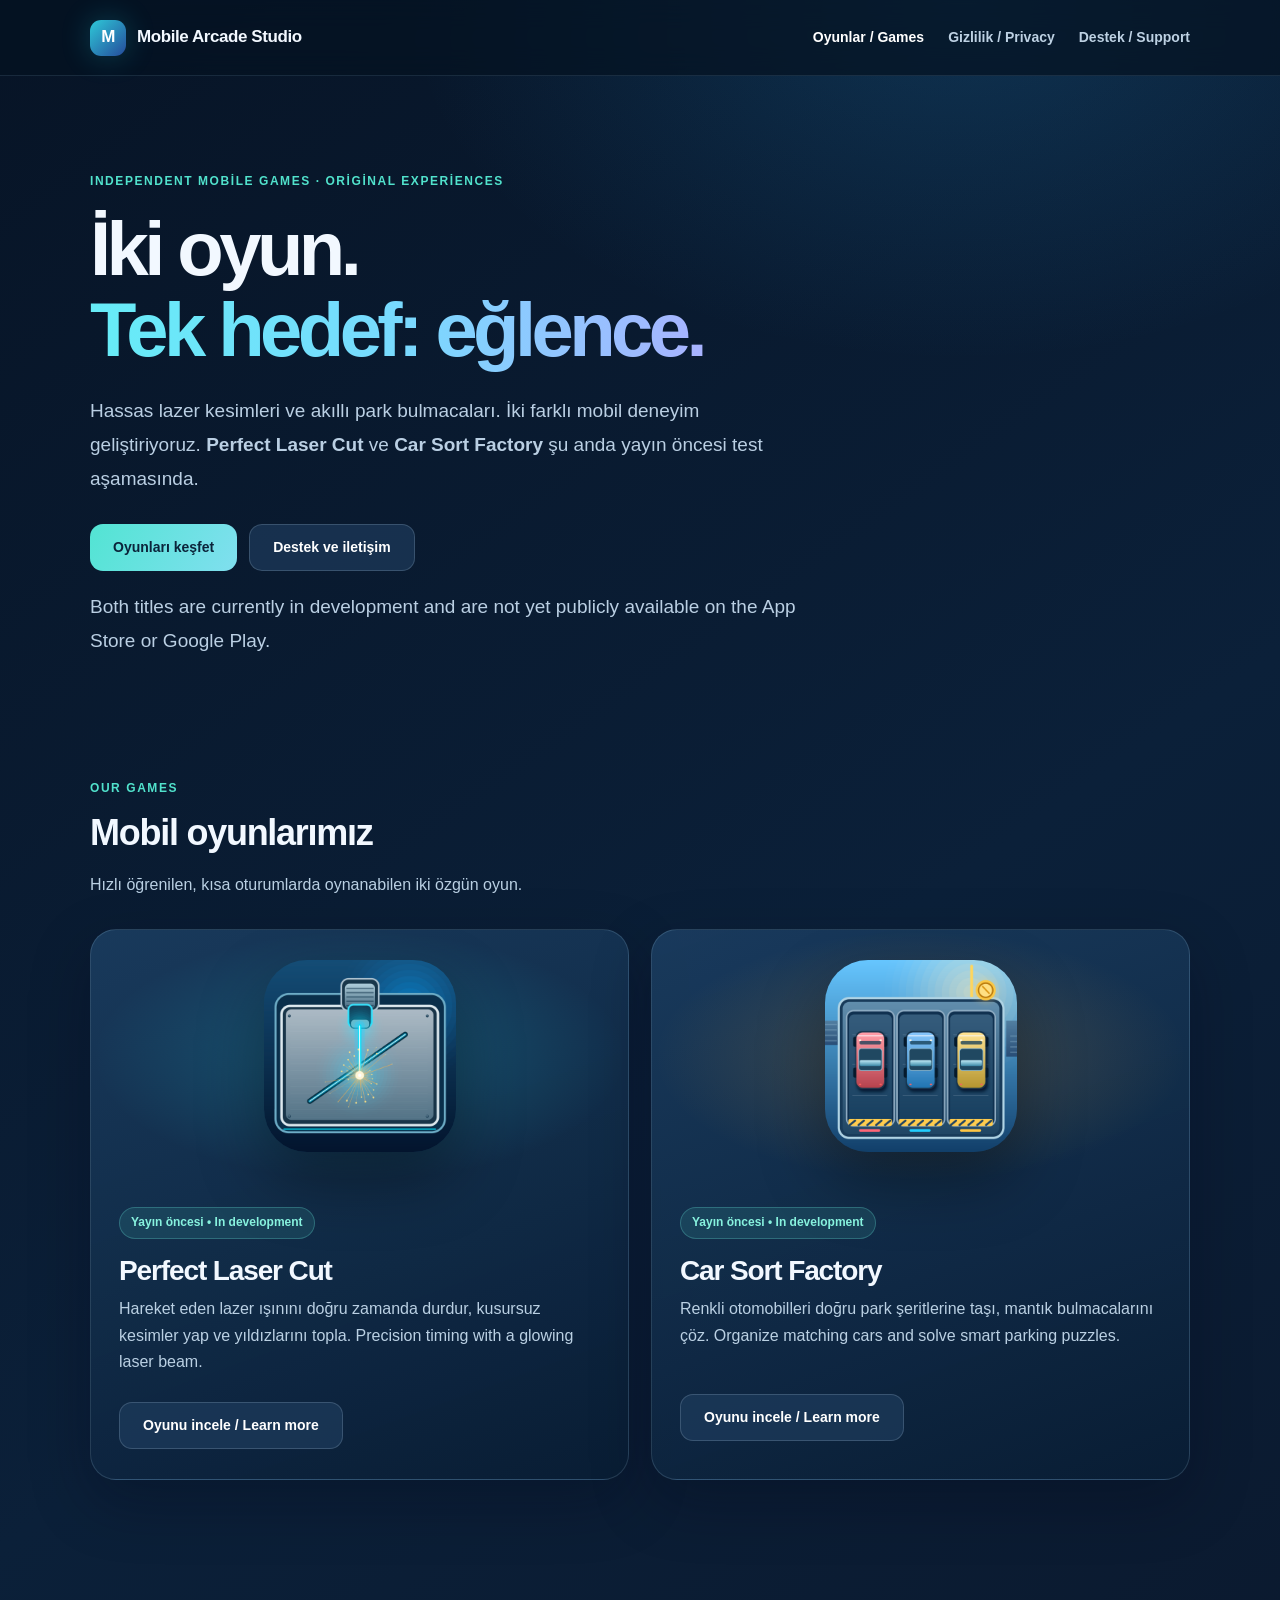
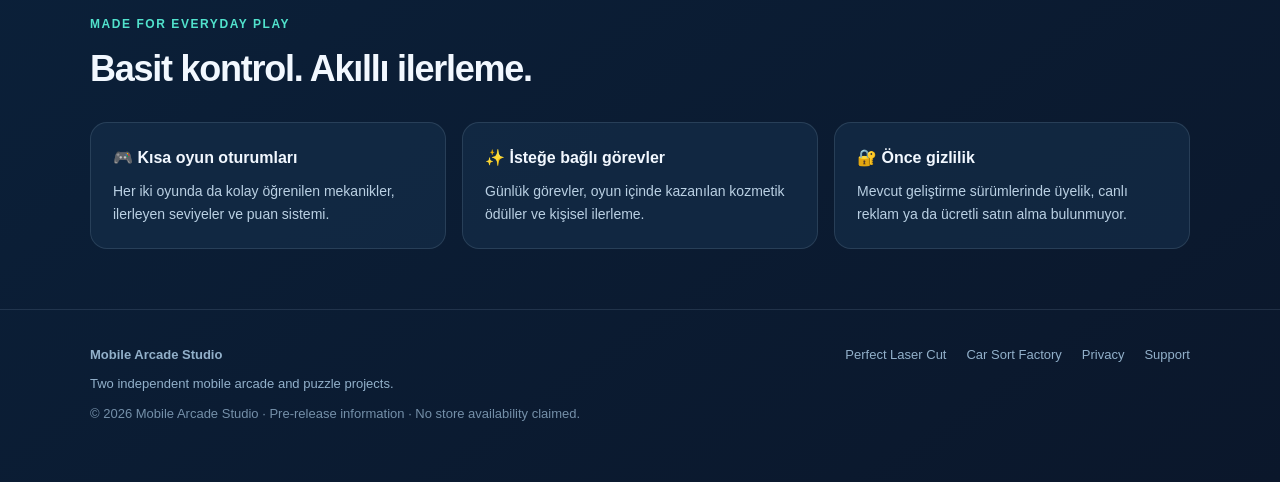
==== index.html @ e7908920 "Publish bilingual arcade project showcase privacy and support site" ====
<!doctype html><html lang="tr"><head><meta charset="utf-8"><meta name="viewport" content="width=device-width,initial-scale=1"><meta name="theme-color" content="#071426"><meta name="color-scheme" content="dark"><meta name="description" content="Perfect Laser Cut ve Car Sort Factory: ücretsiz oynanış, bulmaca ve hassasiyet odaklı mobil oyunlar. App Store hazırlıkları."><link rel="icon" type="image/png" href="/assets/car-sort-factory.png"><link rel="stylesheet" href="/assets/site.css"><title>İki bağımsız mobil oyun • Two original games | Mobile Arcade Studio</title></head><body><header class="site-header"><div class="container nav"><a class="brand" href="/" aria-label="Mobile Arcade Studio ana sayfa"><span class="brand-icon" aria-hidden="true">M</span><span>Mobile Arcade Studio</span></a><nav class="links" aria-label="Ana menü"><a href="/#games" aria-current="page">Oyunlar / Games</a><a href="/privacy/">Gizlilik / Privacy</a><a href="/support/">Destek / Support</a></nav></div></header><main id="main"><section class="container hero"><span class="eyebrow">Independent mobile games · Original experiences</span><h1>İki oyun.<br><em>Tek hedef: eğlence.</em></h1><p>Hassas lazer kesimleri ve akıllı park bulmacaları. İki farklı mobil deneyim geliştiriyoruz. <strong>Perfect Laser Cut</strong> ve <strong>Car Sort Factory</strong> şu anda yayın öncesi test aşamasında.</p><div class="actions"><a class="button primary" href="#games">Oyunları keşfet</a><a class="button secondary" href="/support/">Destek ve iletişim</a></div><p class="subtle">Both titles are currently in development and are not yet publicly available on the App Store or Google Play.</p></section>
<section class="container section" id="games"><span class="eyebrow">Our games</span><h2 class="section-title">Mobil oyunlarımız</h2><p class="section-lead">Hızlı öğrenilen, kısa oturumlarda oynanabilen iki özgün oyun.</p><div class="cards"><article class="game-card laser"><div class="feature-image"><img src="/assets/perfect-laser-cut.png" width="192" height="192" alt="Perfect Laser Cut orijinal oyun ikonu"></div><div class="game-card-content"><span class="pill">Yayın öncesi • In development</span><h3>Perfect Laser Cut</h3><p>Hareket eden lazer ışınını doğru zamanda durdur, kusursuz kesimler yap ve yıldızlarını topla. Precision timing with a glowing laser beam.</p><a class="button secondary" href="/perfect-laser-cut/">Oyunu incele / Learn more</a></div></article><article class="game-card car"><div class="feature-image"><img src="/assets/car-sort-factory.png" width="192" height="192" alt="Car Sort Factory orijinal oyun ikonu"></div><div class="game-card-content"><span class="pill">Yayın öncesi • In development</span><h3>Car Sort Factory</h3><p>Renkli otomobilleri doğru park şeritlerine taşı, mantık bulmacalarını çöz. Organize matching cars and solve smart parking puzzles.</p><a class="button secondary" href="/car-sort-factory/">Oyunu incele / Learn more</a></div></article></div></section>
<section class="container section"><span class="eyebrow">Made for everyday play</span><h2 class="section-title">Basit kontrol. Akıllı ilerleme.</h2><div class="features"><div class="feature"><strong>🎮 Kısa oyun oturumları</strong><p>Her iki oyunda da kolay öğrenilen mekanikler, ilerleyen seviyeler ve puan sistemi.</p></div><div class="feature"><strong>✨ İsteğe bağlı görevler</strong><p>Günlük görevler, oyun içinde kazanılan kozmetik ödüller ve kişisel ilerleme.</p></div><div class="feature"><strong>🔐 Önce gizlilik</strong><p>Mevcut geliştirme sürümlerinde üyelik, canlı reklam ya da ücretli satın alma bulunmuyor.</p></div></div></section></main><footer class="footer"><div class="container footer-inner"><div><strong>Mobile Arcade Studio</strong><p>Two independent mobile arcade and puzzle projects.</p><p class="bottom-note">© 2026 Mobile Arcade Studio · Pre-release information · No store availability claimed.</p></div><nav class="footer-links" aria-label="Footer"><a href="/perfect-laser-cut/">Perfect Laser Cut</a><a href="/car-sort-factory/">Car Sort Factory</a><a href="/privacy/">Privacy</a><a href="/support/">Support</a></nav></div></footer></body></html>
---- assets/site.css ----
:root{color-scheme:dark;--bg:#071426;--bg2:#0d2540;--text:#f2f8ff;--soft:#bad0e3;--muted:#92b0ca;--mint:#51e2cc;--gold:#ffc951;--stroke:#35506b;--card:#112b47;--shadow:0 22px 60px rgba(0,7,24,.29)}
*{box-sizing:border-box}html{scroll-behavior:smooth}body{margin:0;min-height:100vh;font-family:-apple-system,BlinkMacSystemFont,"Segoe UI",Inter,Roboto,Arial,sans-serif;background:radial-gradient(ellipse 60% 24% at 75% 0%,rgba(38,151,220,.20),transparent 72%),linear-gradient(145deg,var(--bg),#0b2039 52%,#0b172b);color:var(--text);line-height:1.65}a{color:inherit;text-decoration:none}a:focus-visible,button:focus-visible{outline:3px solid var(--gold);outline-offset:4px}img{display:block;max-width:100%}.container{width:min(1100px,calc(100% - 40px));margin:0 auto}.sr-only{position:absolute;clip:rect(0,0,0,0);width:1px;height:1px;overflow:hidden}
.site-header{border-bottom:1px solid rgba(164,210,241,.12);background:rgba(5,18,34,.72);backdrop-filter:blur(14px);position:sticky;top:0;z-index:20}.nav{display:flex;align-items:center;justify-content:space-between;gap:20px;min-height:75px}.brand{display:flex;gap:11px;align-items:center;font-weight:820;letter-spacing:-.025em;font-size:17px}.brand-icon{width:36px;height:36px;border-radius:11px;display:grid;place-items:center;background:linear-gradient(135deg,#2ec9d8,#254b9b);box-shadow:0 0 30px rgba(30,205,227,.24);color:white;font-weight:900}.links{display:flex;align-items:center;gap:24px;flex-wrap:wrap;color:#bdd1e3;font-size:14px;font-weight:640}.links a:hover,.footer-links a:hover,.inline-link:hover{color:var(--mint)}.links a[aria-current="page"]{color:white}.eyebrow{color:var(--mint);text-transform:uppercase;letter-spacing:.13em;font-size:12px;font-weight:850}.hero{padding:91px 0 57px;position:relative}.hero h1{font-size:clamp(38px,6vw,76px);letter-spacing:-.06em;line-height:1.06;margin:16px 0 24px;max-width:830px;font-weight:900}.hero h1 em{font-style:normal;background:linear-gradient(90deg,#66ecf7,#78dafe,#a8b3ff);background-clip:text;color:transparent}.hero p{max-width:710px;color:#bacfe3;font-size:clamp(16px,2vw,19px);line-height:1.78}.actions{display:flex;gap:12px;flex-wrap:wrap;margin-top:28px}.button{display:inline-flex;align-items:center;justify-content:center;min-height:47px;padding:10px 23px;border-radius:13px;font-size:14px;font-weight:800;border:1px solid rgba(189,215,236,.2);background:rgba(25,56,85,.75);transition:transform .18s ease,background .18s ease}.button:hover{transform:translateY(-2px);background:#224465}.button.primary{color:#0b243a;background:linear-gradient(120deg,#52e4d3,#80dfef);border:0}.button.primary:hover{background:#85fae8}.button.secondary{color:white;background:rgba(31,61,94,.66)}.subtle{font-size:13px;color:var(--muted)}.pill{display:inline-block;padding:5px 11px;border-radius:999px;background:rgba(80,223,202,.12);color:#87f2de;font-size:12px;font-weight:850;border:1px solid rgba(108,237,221,.25)}
.section{padding:40px 0 60px}.section-title{font-size:clamp(24px,3vw,36px);letter-spacing:-.035em;margin:3px 0 10px}.section-lead{color:var(--soft);margin-top:0;max-width:780px}.cards{display:grid;grid-template-columns:repeat(2,minmax(0,1fr));gap:22px;margin:30px 0}.game-card{border-radius:26px;overflow:hidden;border:1px solid rgba(181,224,248,.16);background:linear-gradient(160deg,rgba(27,61,96,.91),rgba(9,29,52,.96));box-shadow:var(--shadow)}.game-card .feature-image{display:flex;align-items:center;justify-content:center;min-height:240px;padding:30px;background:radial-gradient(ellipse at 55% 48%,rgba(60,175,241,.20),transparent 72%)}.game-card.laser .feature-image{background:radial-gradient(ellipse at 50% 50%,rgba(35,204,226,.25),transparent 70%)}.game-card.car .feature-image{background:radial-gradient(ellipse at 50% 50%,rgba(255,183,65,.20),transparent 70%)}.game-card .feature-image img{width:192px;height:192px;border-radius:43px;box-shadow:0 28px 65px rgba(0,0,0,.36);object-fit:cover}.game-card-content{padding:25px 28px 30px}.game-card h3{font-size:28px;letter-spacing:-.04em;line-height:1.14;margin:16px 0 10px}.game-card p{color:var(--soft);margin:0 0 18px;min-height:72px}.game-card .button{margin-top:8px}.features{display:grid;grid-template-columns:repeat(3,minmax(0,1fr));gap:16px;margin-top:24px}.feature{padding:22px;background:rgba(22,47,75,.65);border:1px solid rgba(190,219,239,.13);border-radius:17px}.feature strong{display:block;font-size:16px}.feature p{font-size:14px;margin:8px 0 0;color:var(--soft)}.lightbar{height:2px;max-width:430px;background:linear-gradient(90deg,transparent,#38d2df,#f4bf55,transparent);margin:25px 0}.footer{border-top:1px solid rgba(174,206,236,.13);padding:34px 0 50px;color:var(--muted);font-size:13px}.footer-inner{display:flex;justify-content:space-between;gap:25px;flex-wrap:wrap}.footer-links{display:flex;gap:20px;flex-wrap:wrap}.footer p{margin:8px 0}.bottom-note{margin-top:20px;opacity:.78}
.content-hero{padding:65px 0 23px}.content-hero h1{font-size:clamp(30px,5vw,53px);line-height:1.12;letter-spacing:-.046em;margin:12px 0}.content-hero p{color:var(--soft);max-width:810px;font-size:17px}.prose{padding-bottom:65px;max-width:870px}.prose article{padding:30px 34px;border-radius:21px;background:rgba(17,40,65,.83);border:1px solid rgba(179,220,239,.14)}.prose h2{font-size:22px;letter-spacing:-.026em;margin:28px 0 9px}.prose h2:first-child{margin-top:0}.prose h3{font-size:18px;margin:20px 0 6px}.prose p,.prose li{color:var(--soft)}.prose ul{padding-left:22px}.prose a{text-decoration:underline;text-decoration-color:var(--mint);text-underline-offset:4px}.prose a:hover{color:var(--mint)}.language-block{border-top:1px solid var(--stroke);margin-top:32px;padding-top:25px}.language-block:first-child{border-top:0;margin:0;padding:0}.support-grid{display:grid;grid-template-columns:1fr 1fr;gap:18px}.support-grid .panel{padding:24px;border-radius:18px;background:#122f4c;border:1px solid rgba(166,221,242,.16)}.support-grid .panel h3{margin:0 0 8px}.fine-print{font-size:13px;opacity:.84}
.game-hero{display:grid;grid-template-columns:1fr 240px;gap:50px;align-items:center}.game-hero img{width:230px;height:230px;border-radius:50px;box-shadow:0 25px 65px rgba(0,0,0,.5)}.game-hero p{max-width:640px}.list-features{display:grid;grid-template-columns:repeat(2,minmax(0,1fr));gap:16px;margin:30px 0}.list-features div{border:1px solid rgba(178,220,240,.14);border-radius:17px;padding:19px 21px;background:#112b47}.list-features strong{display:block}.list-features span{color:var(--soft);font-size:14px}.notice{padding:18px 23px;border-radius:16px;background:rgba(255,201,81,.08);border:1px solid rgba(255,201,81,.25);color:#f0dfb8;font-size:14px;margin:25px 0}
@media(max-width:780px){.links{gap:12px;font-size:12px}.nav{padding:10px 0}.cards{grid-template-columns:1fr}.features{grid-template-columns:1fr}.game-card .feature-image{min-height:210px}.game-card p{min-height:0}.hero{padding-top:63px}.game-hero{grid-template-columns:1fr;gap:14px}.game-hero img{width:175px;height:175px;border-radius:35px}.support-grid,.list-features{grid-template-columns:1fr}}@media(max-width:470px){.container{width:min(100% - 26px,1100px)}.nav{display:block;padding:12px 0}.brand{margin-bottom:10px}.links{gap:14px}.hero{padding-top:50px}.hero h1{font-size:40px}.prose article{padding:22px 18px}.content-hero{padding-top:44px}.game-card-content{padding:23px}}@media(prefers-reduced-motion:reduce){*,*:before,*:after{transition:none!important;scroll-behavior:auto!important}}
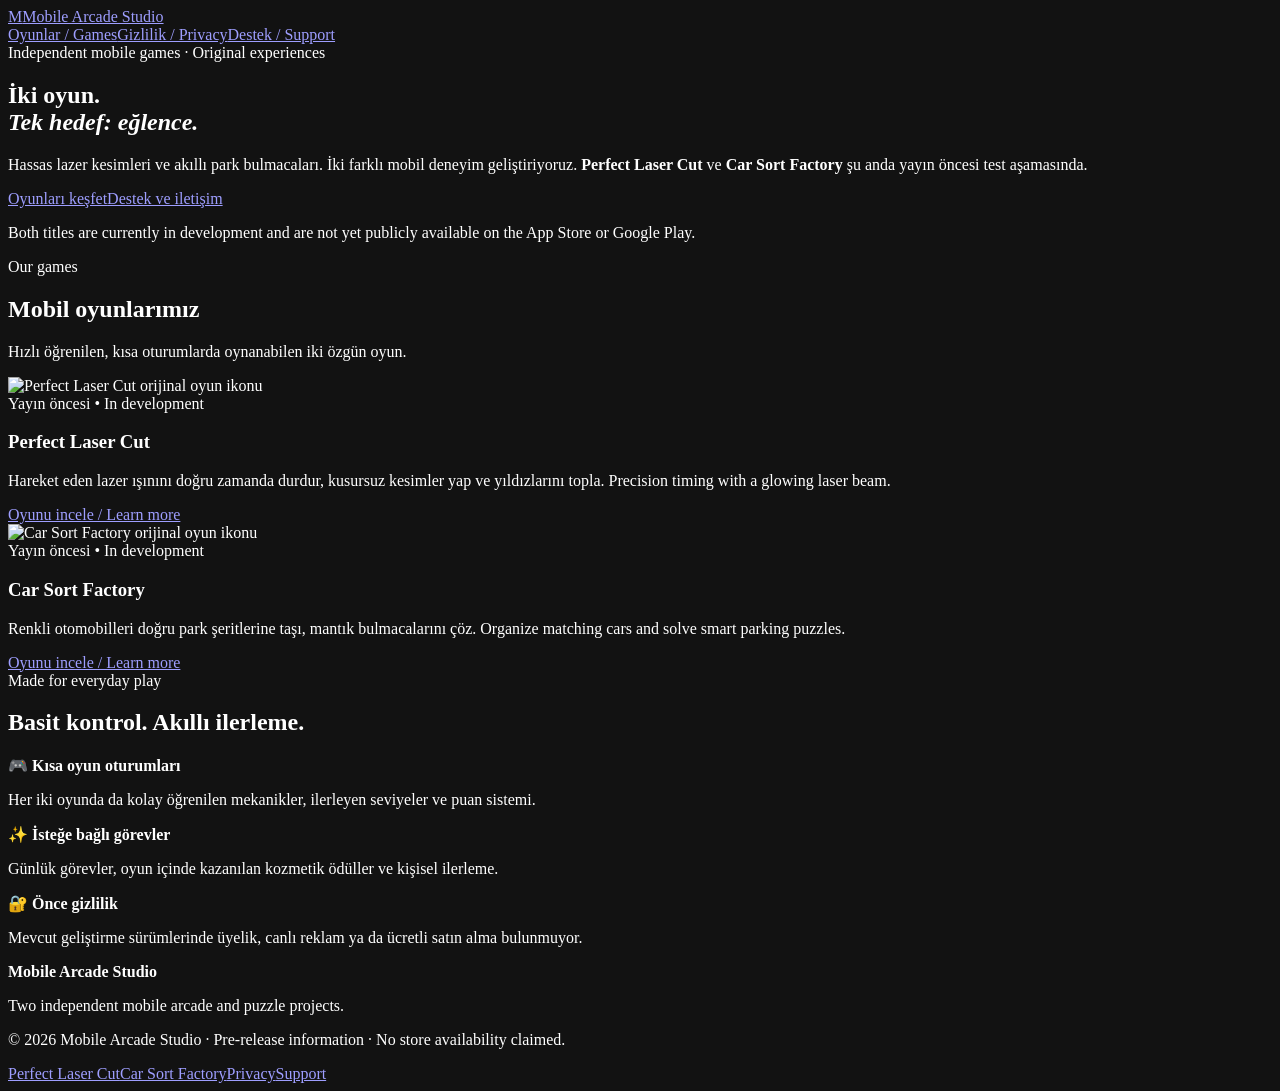
==== commit 6ced3f89: "Adjust project pages routes for GitHub Pages base path" ====
--- a/index.html
+++ b/index.html
@@ -1,3 +1,3 @@
-<!doctype html><html lang="tr"><head><meta charset="utf-8"><meta name="viewport" content="width=device-width,initial-scale=1"><meta name="theme-color" content="#071426"><meta name="color-scheme" content="dark"><meta name="description" content="Perfect Laser Cut ve Car Sort Factory: ücretsiz oynanış, bulmaca ve hassasiyet odaklı mobil oyunlar. App Store hazırlıkları."><link rel="icon" type="image/png" href="/assets/car-sort-factory.png"><link rel="stylesheet" href="/assets/site.css"><title>İki bağımsız mobil oyun • Two original games | Mobile Arcade Studio</title></head><body><header class="site-header"><div class="container nav"><a class="brand" href="/" aria-label="Mobile Arcade Studio ana sayfa"><span class="brand-icon" aria-hidden="true">M</span><span>Mobile Arcade Studio</span></a><nav class="links" aria-label="Ana menü"><a href="/#games" aria-current="page">Oyunlar / Games</a><a href="/privacy/">Gizlilik / Privacy</a><a href="/support/">Destek / Support</a></nav></div></header><main id="main"><section class="container hero"><span class="eyebrow">Independent mobile games · Original experiences</span><h1>İki oyun.<br><em>Tek hedef: eğlence.</em></h1><p>Hassas lazer kesimleri ve akıllı park bulmacaları. İki farklı mobil deneyim geliştiriyoruz. <strong>Perfect Laser Cut</strong> ve <strong>Car Sort Factory</strong> şu anda yayın öncesi test aşamasında.</p><div class="actions"><a class="button primary" href="#games">Oyunları keşfet</a><a class="button secondary" href="/support/">Destek ve iletişim</a></div><p class="subtle">Both titles are currently in development and are not yet publicly available on the App Store or Google Play.</p></section>
-<section class="container section" id="games"><span class="eyebrow">Our games</span><h2 class="section-title">Mobil oyunlarımız</h2><p class="section-lead">Hızlı öğrenilen, kısa oturumlarda oynanabilen iki özgün oyun.</p><div class="cards"><article class="game-card laser"><div class="feature-image"><img src="/assets/perfect-laser-cut.png" width="192" height="192" alt="Perfect Laser Cut orijinal oyun ikonu"></div><div class="game-card-content"><span class="pill">Yayın öncesi • In development</span><h3>Perfect Laser Cut</h3><p>Hareket eden lazer ışınını doğru zamanda durdur, kusursuz kesimler yap ve yıldızlarını topla. Precision timing with a glowing laser beam.</p><a class="button secondary" href="/perfect-laser-cut/">Oyunu incele / Learn more</a></div></article><article class="game-card car"><div class="feature-image"><img src="/assets/car-sort-factory.png" width="192" height="192" alt="Car Sort Factory orijinal oyun ikonu"></div><div class="game-card-content"><span class="pill">Yayın öncesi • In development</span><h3>Car Sort Factory</h3><p>Renkli otomobilleri doğru park şeritlerine taşı, mantık bulmacalarını çöz. Organize matching cars and solve smart parking puzzles.</p><a class="button secondary" href="/car-sort-factory/">Oyunu incele / Learn more</a></div></article></div></section>
-<section class="container section"><span class="eyebrow">Made for everyday play</span><h2 class="section-title">Basit kontrol. Akıllı ilerleme.</h2><div class="features"><div class="feature"><strong>🎮 Kısa oyun oturumları</strong><p>Her iki oyunda da kolay öğrenilen mekanikler, ilerleyen seviyeler ve puan sistemi.</p></div><div class="feature"><strong>✨ İsteğe bağlı görevler</strong><p>Günlük görevler, oyun içinde kazanılan kozmetik ödüller ve kişisel ilerleme.</p></div><div class="feature"><strong>🔐 Önce gizlilik</strong><p>Mevcut geliştirme sürümlerinde üyelik, canlı reklam ya da ücretli satın alma bulunmuyor.</p></div></div></section></main><footer class="footer"><div class="container footer-inner"><div><strong>Mobile Arcade Studio</strong><p>Two independent mobile arcade and puzzle projects.</p><p class="bottom-note">© 2026 Mobile Arcade Studio · Pre-release information · No store availability claimed.</p></div><nav class="footer-links" aria-label="Footer"><a href="/perfect-laser-cut/">Perfect Laser Cut</a><a href="/car-sort-factory/">Car Sort Factory</a><a href="/privacy/">Privacy</a><a href="/support/">Support</a></nav></div></footer></body></html>+<!doctype html><html lang="tr"><head><meta charset="utf-8"><meta name="viewport" content="width=device-width,initial-scale=1"><meta name="theme-color" content="#071426"><meta name="color-scheme" content="dark"><meta name="description" content="Perfect Laser Cut ve Car Sort Factory: ücretsiz oynanış, bulmaca ve hassasiyet odaklı mobil oyunlar. App Store hazırlıkları."><link rel="icon" type="image/png" href="/mobile-arcade-studio-site/assets/car-sort-factory.png"><link rel="stylesheet" href="/mobile-arcade-studio-site/assets/site.css"><title>İki bağımsız mobil oyun • Two original games | Mobile Arcade Studio</title></head><body><header class="site-header"><div class="container nav"><a class="brand" href="/mobile-arcade-studio-site/" aria-label="Mobile Arcade Studio ana sayfa"><span class="brand-icon" aria-hidden="true">M</span><span>Mobile Arcade Studio</span></a><nav class="links" aria-label="Ana menü"><a href="/mobile-arcade-studio-site/#games" aria-current="page">Oyunlar / Games</a><a href="/mobile-arcade-studio-site/privacy/">Gizlilik / Privacy</a><a href="/mobile-arcade-studio-site/support/">Destek / Support</a></nav></div></header><main id="main"><section class="container hero"><span class="eyebrow">Independent mobile games · Original experiences</span><h1>İki oyun.<br><em>Tek hedef: eğlence.</em></h1><p>Hassas lazer kesimleri ve akıllı park bulmacaları. İki farklı mobil deneyim geliştiriyoruz. <strong>Perfect Laser Cut</strong> ve <strong>Car Sort Factory</strong> şu anda yayın öncesi test aşamasında.</p><div class="actions"><a class="button primary" href="#games">Oyunları keşfet</a><a class="button secondary" href="/mobile-arcade-studio-site/support/">Destek ve iletişim</a></div><p class="subtle">Both titles are currently in development and are not yet publicly available on the App Store or Google Play.</p></section>
+<section class="container section" id="games"><span class="eyebrow">Our games</span><h2 class="section-title">Mobil oyunlarımız</h2><p class="section-lead">Hızlı öğrenilen, kısa oturumlarda oynanabilen iki özgün oyun.</p><div class="cards"><article class="game-card laser"><div class="feature-image"><img src="/mobile-arcade-studio-site/assets/perfect-laser-cut.png" width="192" height="192" alt="Perfect Laser Cut orijinal oyun ikonu"></div><div class="game-card-content"><span class="pill">Yayın öncesi • In development</span><h3>Perfect Laser Cut</h3><p>Hareket eden lazer ışınını doğru zamanda durdur, kusursuz kesimler yap ve yıldızlarını topla. Precision timing with a glowing laser beam.</p><a class="button secondary" href="/mobile-arcade-studio-site/perfect-laser-cut/">Oyunu incele / Learn more</a></div></article><article class="game-card car"><div class="feature-image"><img src="/mobile-arcade-studio-site/assets/car-sort-factory.png" width="192" height="192" alt="Car Sort Factory orijinal oyun ikonu"></div><div class="game-card-content"><span class="pill">Yayın öncesi • In development</span><h3>Car Sort Factory</h3><p>Renkli otomobilleri doğru park şeritlerine taşı, mantık bulmacalarını çöz. Organize matching cars and solve smart parking puzzles.</p><a class="button secondary" href="/mobile-arcade-studio-site/car-sort-factory/">Oyunu incele / Learn more</a></div></article></div></section>
+<section class="container section"><span class="eyebrow">Made for everyday play</span><h2 class="section-title">Basit kontrol. Akıllı ilerleme.</h2><div class="features"><div class="feature"><strong>🎮 Kısa oyun oturumları</strong><p>Her iki oyunda da kolay öğrenilen mekanikler, ilerleyen seviyeler ve puan sistemi.</p></div><div class="feature"><strong>✨ İsteğe bağlı görevler</strong><p>Günlük görevler, oyun içinde kazanılan kozmetik ödüller ve kişisel ilerleme.</p></div><div class="feature"><strong>🔐 Önce gizlilik</strong><p>Mevcut geliştirme sürümlerinde üyelik, canlı reklam ya da ücretli satın alma bulunmuyor.</p></div></div></section></main><footer class="footer"><div class="container footer-inner"><div><strong>Mobile Arcade Studio</strong><p>Two independent mobile arcade and puzzle projects.</p><p class="bottom-note">© 2026 Mobile Arcade Studio · Pre-release information · No store availability claimed.</p></div><nav class="footer-links" aria-label="Footer"><a href="/mobile-arcade-studio-site/perfect-laser-cut/">Perfect Laser Cut</a><a href="/mobile-arcade-studio-site/car-sort-factory/">Car Sort Factory</a><a href="/mobile-arcade-studio-site/privacy/">Privacy</a><a href="/mobile-arcade-studio-site/support/">Support</a></nav></div></footer></body></html>
